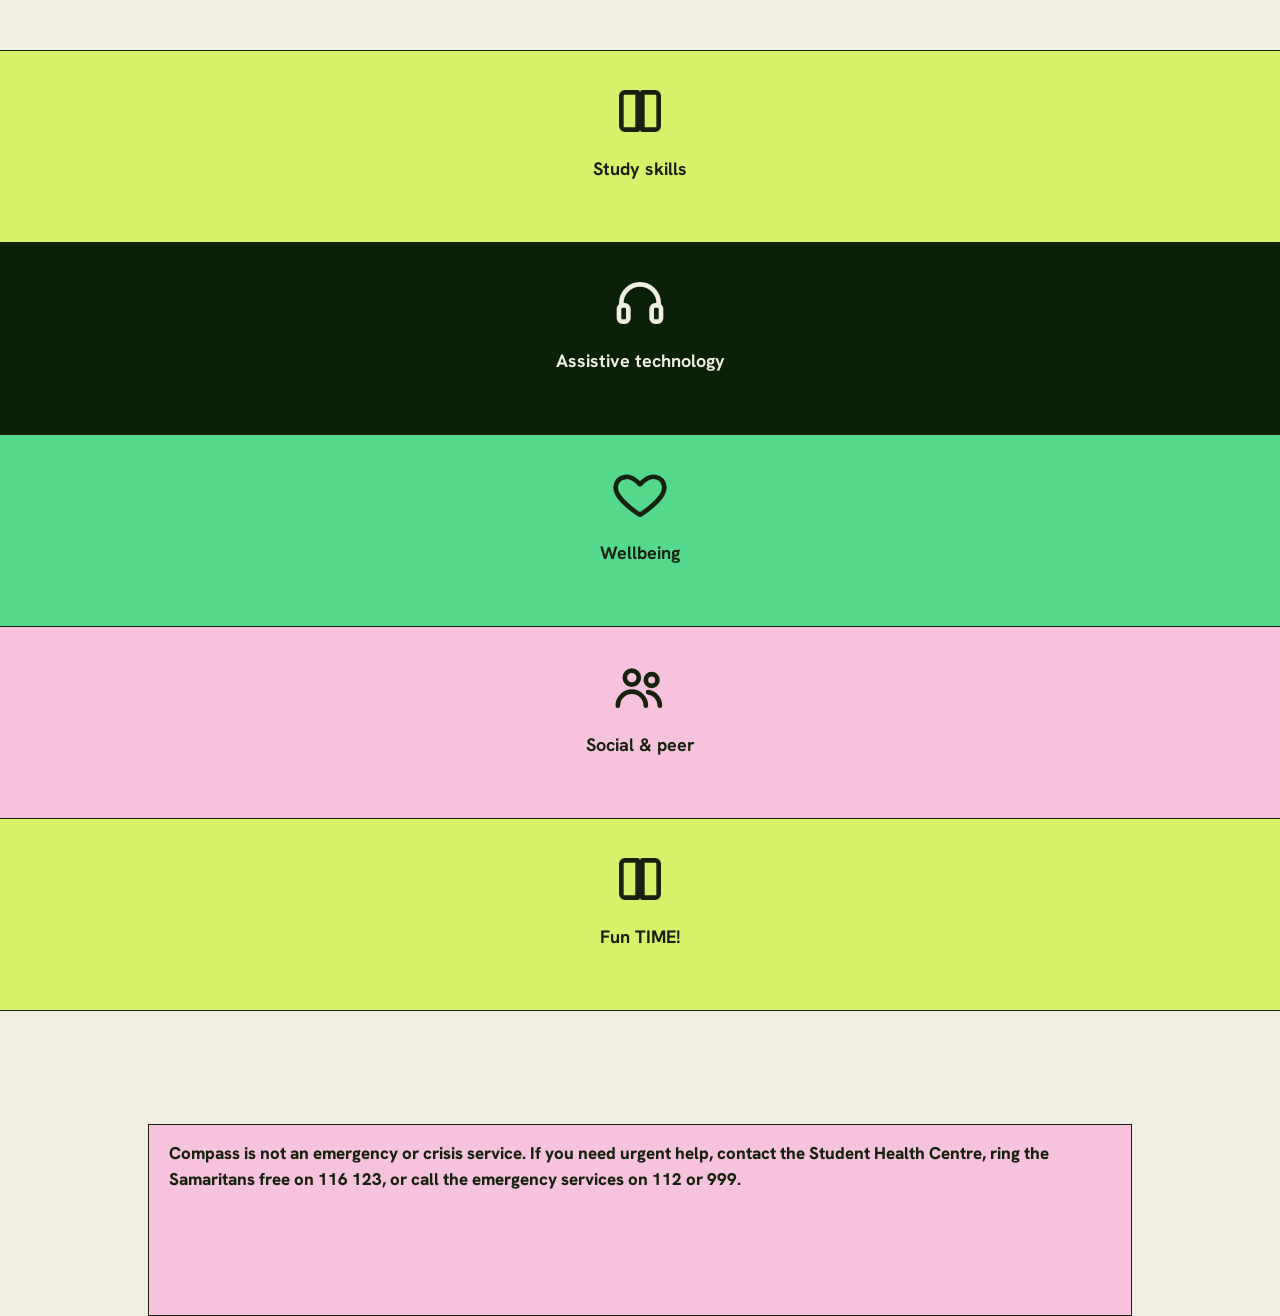
==== 02-core-utilities-starter/index.html @ 02aaccda "Week 2: support cells, fifth cell, min height" ====
<!doctype html>
<html lang="en-IE">
  <head>
    <meta charset="utf-8" />
    <meta name="viewport" content="width=device-width, initial-scale=1" />
    <title>Week 02 starter — Compass support types &amp; crisis notice</title>
    <link rel="preconnect" href="https://fonts.googleapis.com" />
    <link rel="preconnect" href="https://fonts.gstatic.com" crossorigin />
    <link href="https://fonts.googleapis.com/css2?family=Atkinson+Hyperlegible:ital,wght@0,400;0,700;1,400;1,700&family=Hanken+Grotesk:wght@500;700;800;900&display=swap" rel="stylesheet" />
    <link rel="stylesheet" href="assets/app.css" />
  </head>
  <body class="bg-paper font-sans text-ink">
    <main class="py-[clamp(2rem,1.5rem+2vw,3.5rem)]">
      <ul class="list-none border-t-(length:--rule) border-ink pl-0">
        <li class="border-b-(length:--rule) border-ink min-h-48 bg-lime p-8 text-center text-on-light">
          <svg class="mx-auto mb-4 block h-14 w-14" viewBox="0 0 24 24" fill="none" stroke="currentColor" stroke-width="2" stroke-linecap="round" stroke-linejoin="round" aria-hidden="true">
            <path d="M4 5.5C4 4.67 4.67 4 5.5 4H11v16H5.5A1.5 1.5 0 0 1 4 18.5v-13Z" />
            <path d="M20 5.5c0-.83-.67-1.5-1.5-1.5H13v16h5.5c.83 0 1.5-.67 1.5-1.5v-13Z" />
          </svg>
          <span class="font-display text-lg font-bold">Study skills</span>
        </li>
        <li class="border-b-(length:--rule) border-ink min-h-48 bg-ink-deep p-8 text-center text-on-dark">
          <svg class="mx-auto mb-4 block h-14 w-14" viewBox="0 0 24 24" fill="none" stroke="currentColor" stroke-width="2" stroke-linecap="round" stroke-linejoin="round" aria-hidden="true">
            <path d="M4 13v-1a8 8 0 0 1 16 0v1" />
            <rect x="3" y="13" width="4" height="7" rx="1.5" />
            <rect x="17" y="13" width="4" height="7" rx="1.5" />
          </svg>
          <span class="font-display text-lg font-bold">Assistive technology</span>
        </li>
        <li class="border-b-(length:--rule) border-ink min-h-48 bg-green p-8 text-center text-on-light">
          <svg class="mx-auto mb-4 block h-14 w-14" viewBox="0 0 24 24" fill="none" stroke="currentColor" stroke-width="2" stroke-linecap="round" stroke-linejoin="round" aria-hidden="true">
            <path d="M12 20.5s-7.5-4.6-9.8-9.2C.6 7.8 2.4 4.5 6 4.2c2-.2 3.7.9 6 3.2 2.3-2.3 4-3.4 6-3.2 3.6.3 5.4 3.6 3.8 7.1C19.5 15.9 12 20.5 12 20.5Z" />
          </svg>
          <span class="font-display text-lg font-bold">Wellbeing</span>
        </li>
        <li class="border-b-(length:--rule) border-ink min-h-48 bg-pink p-8 text-center text-on-light">
          <svg class="mx-auto mb-4 block h-14 w-14" viewBox="0 0 24 24" fill="none" stroke="currentColor" stroke-width="2" stroke-linecap="round" stroke-linejoin="round" aria-hidden="true">
            <circle cx="8.5" cy="8" r="3" />
            <path d="M2.5 20c0-3.3 2.7-6 6-6s6 2.7 6 6" />
            <circle cx="17" cy="9" r="2.5" />
            <path d="M15.5 14.2c2.9.4 5 2.9 5 5.8" />
          </svg>
          <span class="font-display text-lg font-bold">Social &amp; peer</span>
        </li>
        <li class="border-b-(length:--rule) border-ink min-h-48 bg-lime p-8 text-center text-on-light">
          <svg class="mx-auto mb-4 block h-14 w-14" viewBox="0 0 24 24" fill="none" stroke="currentColor" stroke-width="2" stroke-linecap="round" stroke-linejoin="round" aria-hidden="true">
            <path d="M4 5.5C4 4.67 4.67 4 5.5 4H11v16H5.5A1.5 1.5 0 0 1 4 18.5v-13Z" />
            <path d="M20 5.5c0-.83-.67-1.5-1.5-1.5H13v16h5.5c.83 0 1.5-.67 1.5-1.5v-13Z" />
          </svg>
          <span class="font-display text-lg font-bold">Fun TIME!</span>
        </li>
      </ul>
    </main>
    <footer class="mt-[clamp(2.5rem,2rem+3vw,4rem)]">
      <div class="mx-auto max-w-5xl px-5">
        <p class="border-(length:--rule) border-ink min-h-48 bg-pink px-5 py-4 font-display text-[1.0625rem] font-extrabold text-on-light">
          Compass is not an emergency or crisis service. If you need urgent help, contact the Student Health Centre, ring the Samaritans free on 116 123, or call the emergency services on 112 or 999.
        </p>
      </div>
    </footer>
  </body>
</html>
---- 02-core-utilities-starter/assets/app.css ----
/*! tailwindcss v4.3.3 | MIT License | https://tailwindcss.com */
@layer properties;
@layer theme, base, components, utilities;
@layer theme {
  :root, :host {
    --font-sans: "Atkinson Hyperlegible", system-ui, -apple-system, "Segoe UI", sans-serif;
    --font-mono: ui-monospace, SFMono-Regular, Menlo, Monaco, Consolas, "Liberation Mono",
      "Courier New", monospace;
    --spacing: 0.25rem;
    --container-5xl: 64rem;
    --text-lg: 1.125rem;
    --text-lg--line-height: calc(1.75 / 1.125);
    --font-weight-bold: 700;
    --font-weight-extrabold: 800;
    --default-font-family: var(--font-sans);
    --default-mono-font-family: var(--font-mono);
    --font-display: "Hanken Grotesk", ui-sans-serif, system-ui, sans-serif;
    --color-paper: #f0eee3;
    --color-ink: #16220e;
    --color-ink-deep: #0a2107;
    --color-green: #54d98c;
    --color-lime: #d8f16b;
    --color-pink: #f7c2dd;
    --color-on-light: #16220e;
    --color-on-dark: #f0eee3;
  }
}
@layer base {
  *, ::after, ::before, ::backdrop, ::file-selector-button {
    box-sizing: border-box;
    margin: 0;
    padding: 0;
    border: 0 solid;
  }
  html, :host {
    line-height: 1.5;
    -webkit-text-size-adjust: 100%;
    tab-size: 4;
    font-family: var(--default-font-family, -apple-system, BlinkMacSystemFont, "Segoe UI", Roboto, "Helvetica Neue", "Noto Sans", Arial, sans-serif, "Apple Color Emoji", "Segoe UI Emoji", "Segoe UI Symbol", "Noto Color Emoji");
    font-feature-settings: var(--default-font-feature-settings, normal);
    font-variation-settings: var(--default-font-variation-settings, normal);
    -webkit-tap-highlight-color: transparent;
  }
  hr {
    height: 0;
    color: inherit;
    border-top-width: 1px;
  }
  abbr:where([title]) {
    -webkit-text-decoration: underline dotted;
    text-decoration: underline dotted;
  }
  h1, h2, h3, h4, h5, h6 {
    font-size: inherit;
    font-weight: inherit;
  }
  a {
    color: inherit;
    -webkit-text-decoration: inherit;
    text-decoration: inherit;
  }
  b, strong {
    font-weight: bolder;
  }
  code, kbd, samp, pre {
    font-family: var(--default-mono-font-family, ui-monospace, SFMono-Regular, Menlo, Monaco, Consolas, "Liberation Mono", "Courier New", monospace);
    font-feature-settings: var(--default-mono-font-feature-settings, normal);
    font-variation-settings: var(--default-mono-font-variation-settings, normal);
    font-size: 1em;
  }
  small {
    font-size: 80%;
  }
  sub, sup {
    font-size: 75%;
    line-height: 0;
    position: relative;
    vertical-align: baseline;
  }
  sub {
    bottom: -0.25em;
  }
  sup {
    top: -0.5em;
  }
  table {
    text-indent: 0;
    border-color: inherit;
    border-collapse: collapse;
  }
  :-moz-focusring:where(:not(iframe)) {
    outline: auto;
  }
  progress {
    vertical-align: baseline;
  }
  summary {
    display: list-item;
  }
  ol, ul, menu {
    list-style: none;
  }
  img, svg, video, canvas, audio, iframe, embed, object {
    display: block;
    vertical-align: middle;
  }
  img, video {
    max-width: 100%;
    height: auto;
  }
  button, input, select, optgroup, textarea, ::file-selector-button {
    font: inherit;
    font-feature-settings: inherit;
    font-variation-settings: inherit;
    letter-spacing: inherit;
    color: inherit;
    border-radius: 0;
    background-color: transparent;
    opacity: 1;
  }
  :where(select:is([multiple], [size])) optgroup {
    font-weight: bolder;
  }
  :where(select:is([multiple], [size])) optgroup option {
    padding-inline-start: 20px;
  }
  ::file-selector-button {
    margin-inline-end: 4px;
  }
  ::placeholder {
    opacity: 1;
  }
  @supports (not (-webkit-appearance: -apple-pay-button))  or (contain-intrinsic-size: 1px) {
    ::placeholder {
      color: currentcolor;
      @supports (color: color-mix(in lab, red, red)) {
        color: color-mix(in oklab, currentcolor 50%, transparent);
      }
    }
  }
  textarea {
    resize: vertical;
  }
  ::-webkit-search-decoration {
    -webkit-appearance: none;
  }
  ::-webkit-date-and-time-value {
    min-height: 1lh;
    text-align: inherit;
  }
  ::-webkit-datetime-edit {
    display: inline-flex;
  }
  ::-webkit-datetime-edit-fields-wrapper {
    padding: 0;
  }
  ::-webkit-datetime-edit, ::-webkit-datetime-edit-year-field, ::-webkit-datetime-edit-month-field, ::-webkit-datetime-edit-day-field, ::-webkit-datetime-edit-hour-field, ::-webkit-datetime-edit-minute-field, ::-webkit-datetime-edit-second-field, ::-webkit-datetime-edit-millisecond-field, ::-webkit-datetime-edit-meridiem-field {
    padding-block: 0;
  }
  ::-webkit-calendar-picker-indicator {
    line-height: 1;
  }
  :-moz-ui-invalid {
    box-shadow: none;
  }
  button, input:where([type="button"], [type="reset"], [type="submit"]), ::file-selector-button {
    appearance: button;
  }
  ::-webkit-inner-spin-button, ::-webkit-outer-spin-button {
    height: auto;
  }
  [hidden]:where(:not([hidden="until-found"])) {
    display: none !important;
  }
}
@layer utilities {
  .mx-auto {
    margin-inline: auto;
  }
  .mt-\[clamp\(2\.5rem\,2rem\+3vw\,4rem\)\] {
    margin-top: clamp(2.5rem, 2rem + 3vw, 4rem);
  }
  .mb-4 {
    margin-bottom: calc(var(--spacing) * 4);
  }
  .block {
    display: block;
  }
  .table {
    display: table;
  }
  .h-14 {
    height: calc(var(--spacing) * 14);
  }
  .min-h-48 {
    min-height: calc(var(--spacing) * 48);
  }
  .w-14 {
    width: calc(var(--spacing) * 14);
  }
  .max-w-5xl {
    max-width: var(--container-5xl);
  }
  .border-collapse {
    border-collapse: collapse;
  }
  .resize {
    resize: both;
  }
  .list-none {
    list-style-type: none;
  }
  .border {
    border-style: var(--tw-border-style);
    border-width: 1px;
  }
  .border-\(length\:--rule\) {
    border-style: var(--tw-border-style);
    border-width: var(--rule);
  }
  .border-t-\(length\:--rule\) {
    border-top-style: var(--tw-border-style);
    border-top-width: var(--rule);
  }
  .border-b-\(length\:--rule\) {
    border-bottom-style: var(--tw-border-style);
    border-bottom-width: var(--rule);
  }
  .border-ink {
    border-color: var(--color-ink);
  }
  .bg-green {
    background-color: var(--color-green);
  }
  .bg-ink-deep {
    background-color: var(--color-ink-deep);
  }
  .bg-lime {
    background-color: var(--color-lime);
  }
  .bg-paper {
    background-color: var(--color-paper);
  }
  .bg-pink {
    background-color: var(--color-pink);
  }
  .p-8 {
    padding: calc(var(--spacing) * 8);
  }
  .px-5 {
    padding-inline: calc(var(--spacing) * 5);
  }
  .py-4 {
    padding-block: calc(var(--spacing) * 4);
  }
  .py-\[clamp\(2rem\,1\.5rem\+2vw\,3\.5rem\)\] {
    padding-block: clamp(2rem, 1.5rem + 2vw, 3.5rem);
  }
  .pl-0 {
    padding-left: 0px;
  }
  .text-center {
    text-align: center;
  }
  .font-display {
    font-family: var(--font-display);
  }
  .font-sans {
    font-family: var(--font-sans);
  }
  .text-lg {
    font-size: var(--text-lg);
    line-height: var(--tw-leading, var(--text-lg--line-height));
  }
  .text-\[1\.0625rem\] {
    font-size: 1.0625rem;
  }
  .font-bold {
    --tw-font-weight: var(--font-weight-bold);
    font-weight: var(--font-weight-bold);
  }
  .font-extrabold {
    --tw-font-weight: var(--font-weight-extrabold);
    font-weight: var(--font-weight-extrabold);
  }
  .text-ink {
    color: var(--color-ink);
  }
  .text-on-dark {
    color: var(--color-on-dark);
  }
  .text-on-light {
    color: var(--color-on-light);
  }
  .underline {
    text-decoration-line: underline;
  }
  .ring {
    --tw-ring-shadow: var(--tw-ring-inset,) 0 0 0 calc(1px + var(--tw-ring-offset-width)) var(--tw-ring-color, currentcolor);
    box-shadow: var(--tw-inset-shadow), var(--tw-inset-ring-shadow), var(--tw-ring-offset-shadow), var(--tw-ring-shadow), var(--tw-shadow);
  }
  .outline {
    outline-style: var(--tw-outline-style);
    outline-width: 1px;
  }
}
:root {
  --rule: 1.5px;
}
@property --tw-border-style {
  syntax: "*";
  inherits: false;
  initial-value: solid;
}
@property --tw-font-weight {
  syntax: "*";
  inherits: false;
}
@property --tw-shadow {
  syntax: "*";
  inherits: false;
  initial-value: 0 0 #0000;
}
@property --tw-shadow-color {
  syntax: "*";
  inherits: false;
}
@property --tw-shadow-alpha {
  syntax: "<percentage>";
  inherits: false;
  initial-value: 100%;
}
@property --tw-inset-shadow {
  syntax: "*";
  inherits: false;
  initial-value: 0 0 #0000;
}
@property --tw-inset-shadow-color {
  syntax: "*";
  inherits: false;
}
@property --tw-inset-shadow-alpha {
  syntax: "<percentage>";
  inherits: false;
  initial-value: 100%;
}
@property --tw-ring-color {
  syntax: "*";
  inherits: false;
}
@property --tw-ring-shadow {
  syntax: "*";
  inherits: false;
  initial-value: 0 0 #0000;
}
@property --tw-inset-ring-color {
  syntax: "*";
  inherits: false;
}
@property --tw-inset-ring-shadow {
  syntax: "*";
  inherits: false;
  initial-value: 0 0 #0000;
}
@property --tw-ring-inset {
  syntax: "*";
  inherits: false;
}
@property --tw-ring-offset-width {
  syntax: "<length>";
  inherits: false;
  initial-value: 0px;
}
@property --tw-ring-offset-color {
  syntax: "*";
  inherits: false;
  initial-value: #fff;
}
@property --tw-ring-offset-shadow {
  syntax: "*";
  inherits: false;
  initial-value: 0 0 #0000;
}
@property --tw-outline-style {
  syntax: "*";
  inherits: false;
  initial-value: solid;
}
@layer properties {
  @supports ((-webkit-hyphens: none) and (not (margin-trim: inline))) or ((-moz-orient: inline) and (not (color:rgb(from red r g b)))) {
    *, ::before, ::after, ::backdrop {
      --tw-border-style: solid;
      --tw-font-weight: initial;
      --tw-shadow: 0 0 #0000;
      --tw-shadow-color: initial;
      --tw-shadow-alpha: 100%;
      --tw-inset-shadow: 0 0 #0000;
      --tw-inset-shadow-color: initial;
      --tw-inset-shadow-alpha: 100%;
      --tw-ring-color: initial;
      --tw-ring-shadow: 0 0 #0000;
      --tw-inset-ring-color: initial;
      --tw-inset-ring-shadow: 0 0 #0000;
      --tw-ring-inset: initial;
      --tw-ring-offset-width: 0px;
      --tw-ring-offset-color: #fff;
      --tw-ring-offset-shadow: 0 0 #0000;
      --tw-outline-style: solid;
    }
  }
}
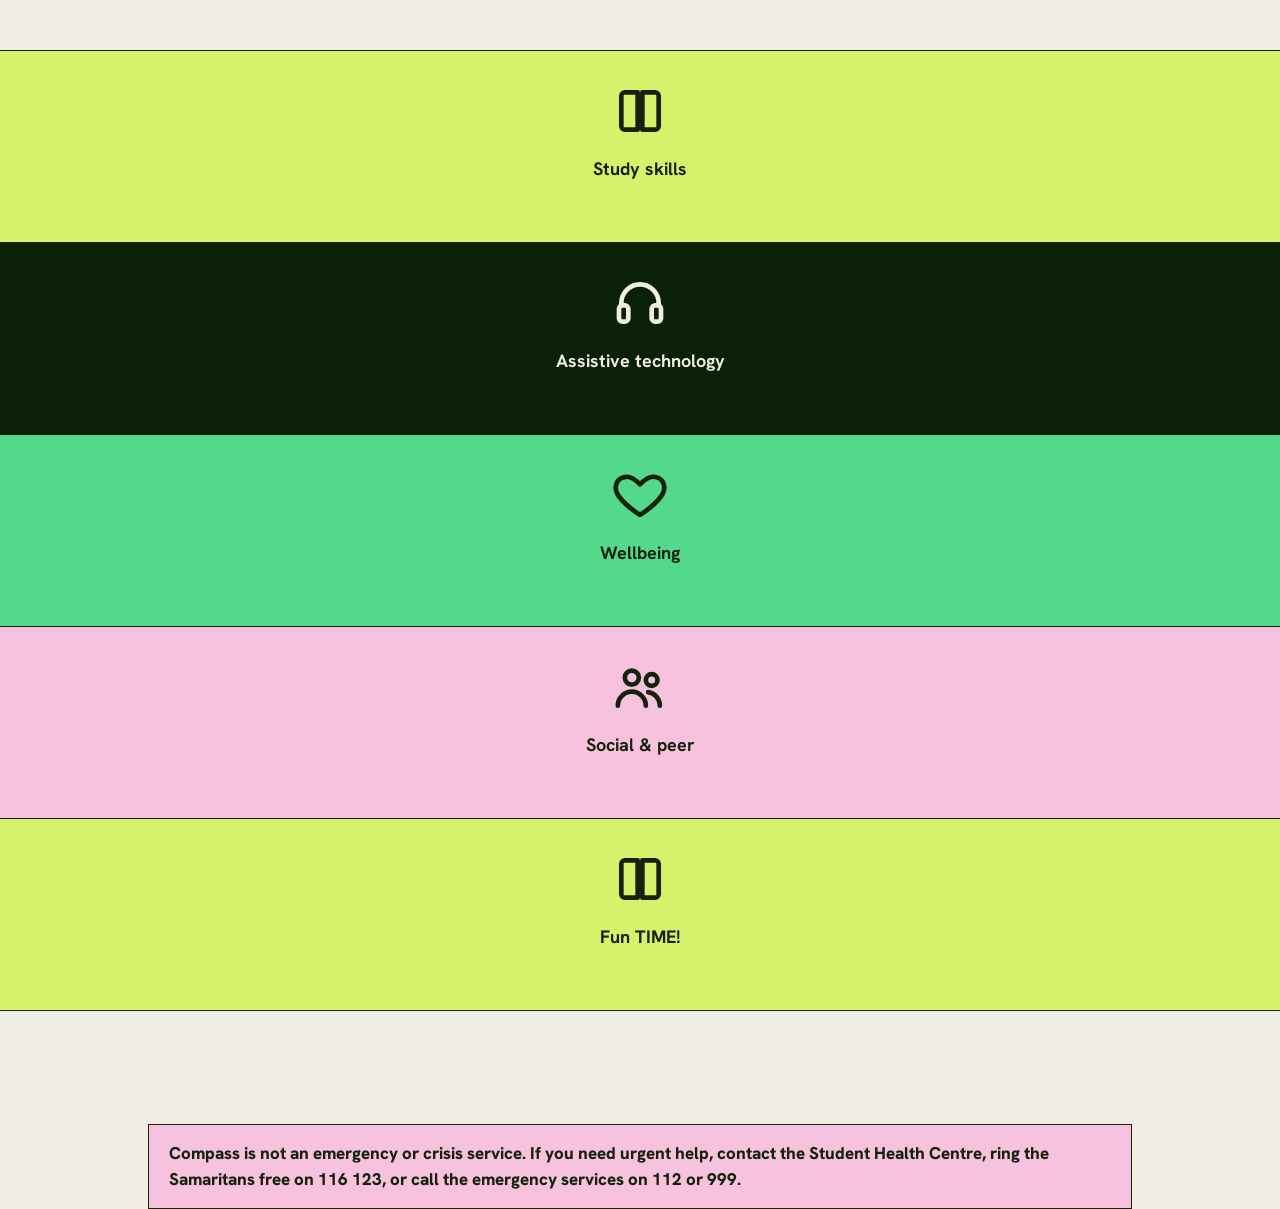
==== commit cd66d2b5: "Week 2: remove min-height from crisis notice" ====
--- a/02-core-utilities-starter/index.html
+++ b/02-core-utilities-starter/index.html
@@ -53,7 +53,7 @@
     </main>
     <footer class="mt-[clamp(2.5rem,2rem+3vw,4rem)]">
       <div class="mx-auto max-w-5xl px-5">
-        <p class="border-(length:--rule) border-ink min-h-48 bg-pink px-5 py-4 font-display text-[1.0625rem] font-extrabold text-on-light">
+        <p class="border-(length:--rule) border-ink bg-pink px-5 py-4 font-display text-[1.0625rem] font-extrabold text-on-light">
           Compass is not an emergency or crisis service. If you need urgent help, contact the Student Health Centre, ring the Samaritans free on 116 123, or call the emergency services on 112 or 999.
         </p>
       </div>
